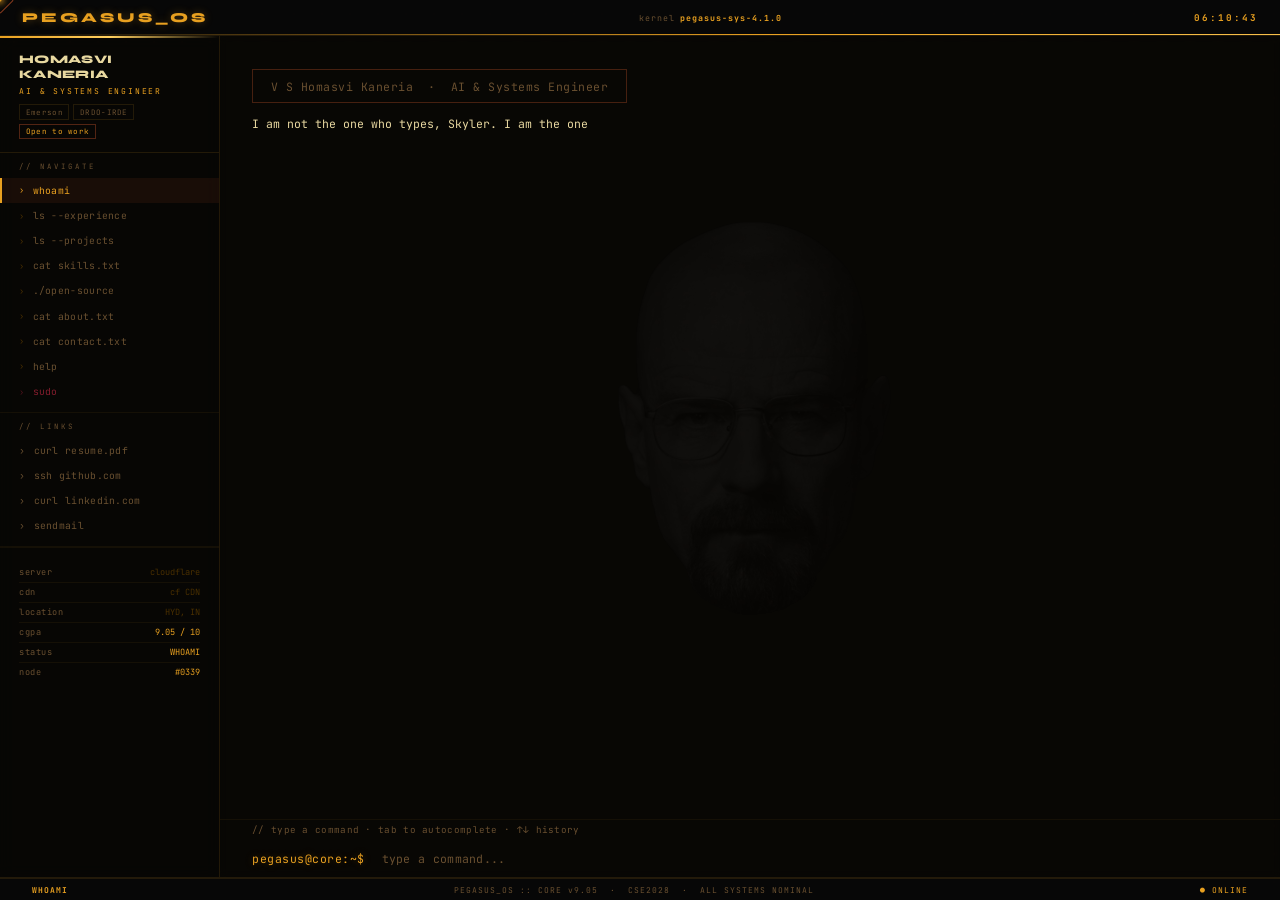
==== terminal.html @ f5c88b72 "commit" ====
<!DOCTYPE html>
<html lang="en">

<head>
  <meta charset="UTF-8">
  <meta name="viewport" content="width=device-width, initial-scale=1.0">
  <title>PEGASUS_OS :: CORE v9.05</title>
  <link
    href="https://fonts.googleapis.com/css2?family=JetBrains+Mono:ital,wght@0,300;0,400;0,500;0,700;1,300&family=Syne:wght@700;800&display=swap"
    rel="stylesheet">
  <style>
    *,
    *::before,
    *::after {
      margin: 0;
      padding: 0;
      box-sizing: border-box;
    }

    :root {
      --bg: #080600;
      --bg1: #100e00;
      --bg2: #181400;
      --acc: #e8a020;
      --acc2: #c87d10;
      --acc-dim: #4a3000;
      --hi: #ffd060;
      --red: #e05040;
      --blue: #60a0c0;
      --green: #60b840;
      --dim_1: #3a2800;
      --text: #e8d8a0;
      --muted: #6a5030;
      --sub: #201800;
      --border: rgba(232, 160, 32, 0.12);
      --border2: rgba(232, 160, 32, 0.06);
      --glow: 0 0 16px rgba(232, 160, 32, 0.4);
      --glow-sm: 0 0 8px rgba(232, 160, 32, 0.3);
    }

    html,
    body {
      width: 100%;
      height: 100%;
      min-height: 100%;
      background: var(--bg);
      color: var(--text);
      font-family: 'JetBrains Mono', monospace;
      overflow: hidden;
    }

    body::before {
      content: '';
      position: fixed;
      inset: 0;
      z-index: 0;
      background-image: radial-gradient(circle, rgba(255, 107, 53, 0.07) 1px, transparent 1px);
      background-size: 28px 28px;
      pointer-events: none;
    }

    #cur {
      position: fixed;
      width: 3px;
      height: 3px;
      border-radius: 50%;
      background: var(--acc);
      pointer-events: none;
      z-index: 9999;
      box-shadow: 0 0 6px 2px var(--acc);
      transform: translate(-50%, -50%);
      transition: width .1s, height .1s, opacity .1s;
    }

    #cur-r {
      position: fixed;
      width: 20px;
      height: 20px;
      border: 1px solid rgba(255, 107, 53, .5);
      border-radius: 2px;
      pointer-events: none;
      z-index: 9998;
      transform: translate(-50%, -50%) rotate(45deg);
      transition: left .06s linear, top .06s linear, width .15s, height .15s, border-color .15s;
    }

    body:has(button:hover) #cur-r,
    body:has(a:hover) #cur-r {
      width: 32px;
      height: 32px;
      border-color: rgba(255, 107, 53, .9);
    }

    /* ══════════════════════════════════════════
   SHELL
══════════════════════════════════════════ */
    #os {
      position: fixed;
      inset: 0;
      z-index: 10;
      display: flex;
      flex-direction: column;
      overflow: hidden;
    }

    #topbar {
      flex-shrink: 0;
      height: 36px;
      display: flex;
      align-items: center;
      padding: 0 1.4rem;
      border-bottom: 1px solid var(--border);
      background: rgba(8, 8, 8, .9);
      backdrop-filter: blur(12px);
      font-size: .58rem;
      letter-spacing: 1.5px;
      white-space: nowrap;
      overflow: hidden;
      position: relative;
      z-index: 2;
    }

    #topbar::after {
      content: '';
      position: absolute;
      bottom: 0;
      left: 0;
      right: 0;
      height: 1px;
      background: linear-gradient(90deg, transparent 0%, var(--acc) 30%, var(--hi) 60%, var(--acc) 80%, transparent 100%);
      background-size: 200% 100%;
      animation: scanline 4s linear infinite;
    }

    @keyframes scanline {
      from {
        background-position: 200% 0
      }

      to {
        background-position: -200% 0
      }
    }

    .tb-brand {
      font-family: 'Syne', sans-serif;
      font-size: .85rem;
      font-weight: 800;
      color: var(--acc);
      letter-spacing: 3px;
      text-shadow: var(--glow-sm);
      flex-shrink: 0;
      margin-right: 1.2rem;
    }

    .tb-sep {
      color: rgba(255, 107, 53, .25);
      font-size: .55rem;
      flex-shrink: 0;
      margin: 0 .6rem;
    }

    #tb-kernel {
      display: flex;
      align-items: center;
      gap: .35rem;
      font-size: .52rem;
      letter-spacing: 1px;
      color: var(--muted);
      flex-shrink: 1;
      min-width: 0;
      overflow: hidden;
    }

    #tb-kernel .kv {
      color: var(--acc);
      font-weight: 700;
      overflow: hidden;
      text-overflow: ellipsis;
      white-space: nowrap;
    }

    #tb-extras {
      display: flex;
      align-items: center;
      gap: 1.1rem;
      font-size: .51rem;
      letter-spacing: .9px;
      color: var(--muted);
      flex-shrink: 2;
      min-width: 0;
      overflow: hidden;
    }

    #tb-extras .live {
      color: var(--acc);
      font-weight: 700;
    }

    #tb-extras>span {
      flex-shrink: 0;
    }

    #tb-spacer {
      flex: 1;
      min-width: .3rem;
    }

    #tb-spacer2 {
      flex: 1;
      min-width: .3rem;
    }

    #clock {
      color: var(--acc);
      letter-spacing: 2px;
      font-size: .58rem;
      font-weight: 700;
      flex-shrink: 0;
    }

    #uptime {
      color: var(--acc);
      font-weight: 700;
    }

    @media(max-width:480px) {
      #tb-kernel {
        display: none;
      }
    }

    /* ══════════════════════════════════════════
   TWO-COLUMN BODY
══════════════════════════════════════════ */
    #body-wrap {
      flex: 1;
      min-height: 0;
      display: grid;
      grid-template-columns: 220px 1fr;
      overflow: hidden;
    }

    #panel {
      display: flex;
      flex-direction: column;
      border-right: 1px solid var(--border);
      background: rgba(8, 8, 8, .6);
      overflow: hidden;
      backdrop-filter: blur(8px);
      z-index: 1;
    }

    .p-identity {
      padding: 1rem 1.2rem .85rem;
      border-bottom: 1px solid var(--border);
      position: relative;
      flex-shrink: 0;
    }

    .p-identity::before {
      content: '';
      position: absolute;
      top: 0;
      left: 0;
      right: 0;
      height: 2px;
      background: linear-gradient(90deg, var(--acc), var(--hi), transparent);
    }

    .p-ident-name {
      font-family: 'Syne', sans-serif;
      font-size: .72rem;
      font-weight: 800;
      color: var(--text);
      letter-spacing: .3px;
      line-height: 1.3;
      margin-bottom: .28rem;
      word-break: break-word;
    }

    .p-ident-role {
      font-size: .5rem;
      color: var(--acc);
      letter-spacing: 1.8px;
      text-transform: uppercase;
      margin-bottom: .5rem;
    }

    .p-ident-tags {
      display: flex;
      flex-wrap: wrap;
      gap: .25rem;
    }

    .p-tag {
      font-size: .47rem;
      color: var(--muted);
      border: 1px solid var(--border);
      padding: .1rem .35rem;
      letter-spacing: .3px;
    }

    .p-tag.hot {
      color: var(--acc);
      border-color: rgba(255, 107, 53, .3);
    }

    .p-section {
      padding: .5rem 0;
      border-bottom: 1px solid var(--border2);
    }

    .p-section-label {
      font-size: .46rem;
      color: var(--muted);
      letter-spacing: 3px;
      text-transform: uppercase;
      padding: 0 1.2rem .4rem;
    }

    .cmd-btn {
      display: flex;
      align-items: center;
      gap: .5rem;
      width: 100%;
      padding: .38rem 1.2rem;
      font-family: 'JetBrains Mono', monospace;
      font-size: .61rem;
      color: var(--muted);
      background: transparent;
      border: none;
      text-align: left;
      cursor: pointer;
      transition: all .15s;
      letter-spacing: .3px;
      position: relative;
      flex-shrink: 0;
    }

    .cmd-btn .cb-arrow {
      color: var(--acc-dim);
      font-size: .54rem;
      flex-shrink: 0;
      transition: color .15s, transform .15s;
    }

    .cmd-btn:hover {
      color: var(--text);
      background: rgba(255, 107, 53, .05);
    }

    .cmd-btn:hover .cb-arrow {
      color: var(--acc);
      transform: translateX(2px);
    }

    .cmd-btn.active {
      color: var(--acc);
      background: rgba(255, 107, 53, .07);
      border-left: 2px solid var(--acc);
      padding-left: calc(1.2rem - 2px);
    }

    .cmd-btn.active .cb-arrow {
      color: var(--acc);
    }

    .cmd-btn.danger {
      color: rgba(255, 51, 85, .5);
    }

    .cmd-btn.danger .cb-arrow {
      color: rgba(255, 51, 85, .3);
    }

    .cmd-btn.danger:hover {
      color: var(--red);
      background: rgba(255, 51, 85, .06);
    }

    .cmd-btn.danger:hover .cb-arrow {
      color: var(--red);
    }

    .cmd-btn.danger.active {
      color: var(--red);
      border-left-color: var(--red);
    }

    .link-grid {
      display: flex;
      flex-direction: column;
    }

    .link-btn {
      display: flex;
      align-items: center;
      gap: .5rem;
      width: 100%;
      padding: .38rem 1.2rem;
      font-family: 'JetBrains Mono', monospace;
      font-size: .61rem;
      color: var(--muted);
      background: transparent;
      border: none;
      text-align: left;
      cursor: pointer;
      transition: all .15s;
      letter-spacing: .3px;
      flex-shrink: 0;
    }

    .link-btn:hover {
      color: var(--text);
      background: rgba(255, 107, 53, .05);
    }

    .link-btn.active {
      color: var(--acc);
      background: rgba(255, 107, 53, .07);
      border-left: 2px solid var(--acc);
      padding-left: calc(1.2rem - 2px);
    }

    .p-spacer {
      flex: 1;
      min-height: 0;
    }

    .p-sysinfo {
      padding: .9rem 1.2rem 1rem;
      border-top: 1px solid var(--border2);
      font-size: .54rem;
      color: var(--muted);
    }

    .p-sysinfo .si-row {
      display: flex;
      justify-content: space-between;
      align-items: baseline;
      padding: .22rem 0;
      border-bottom: 1px solid var(--border2);
    }

    .p-sysinfo .si-row:last-child {
      border-bottom: none;
    }

    .p-sysinfo .si-key {
      color: var(--muted);
      letter-spacing: .5px;
    }

    .p-sysinfo .si-val {
      color: var(--acc-dim);
    }

    .p-sysinfo .si-val.live {
      color: var(--acc);
    }

    #terminal-wrap {
      display: flex;
      flex-direction: column;
      overflow: hidden;
      min-width: 0;
      background: rgba(8, 8, 8, .5);
      backdrop-filter: blur(4px);
    }

    #terminal {
      flex: 1;
      overflow-y: auto;
      overflow-x: hidden;
      padding: 1.4rem 2rem .6rem;
      word-wrap: break-word;
      overflow-wrap: break-word;
    }

    #terminal::-webkit-scrollbar {
      width: 2px;
    }

    #terminal::-webkit-scrollbar-thumb {
      background: var(--acc-dim);
    }

    #hint {
      font-size: .58rem;
      color: var(--muted);
      padding: .3rem 2rem;
      flex-shrink: 0;
      letter-spacing: .3px;
      border-top: 1px solid var(--border2);
    }

    #input-zone {
      flex-shrink: 0;
      border-top: 1px solid var(--border);
      background: rgba(8, 8, 8, .95);
      backdrop-filter: blur(16px);
      display: flex;
      flex-direction: column;
      position: relative;
      z-index: 2;
    }

    #input-line {
      display: flex;
      align-items: center;
      gap: .6rem;
      padding: .6rem 2rem .7rem;
    }

    .input-prompt {
      font-size: .72rem;
      color: var(--acc);
      white-space: nowrap;
      user-select: none;
      text-shadow: var(--glow-sm);
      letter-spacing: .5px;
    }

    #cmd-input {
      flex: 1;
      background: transparent;
      border: none;
      outline: none;
      font-family: 'JetBrains Mono', monospace;
      font-size: .72rem;
      color: var(--text);
      caret-color: var(--acc);
      letter-spacing: .3px;
    }

    #cmd-input::placeholder {
      color: var(--muted);
    }

    /* ══════════════════════════════════════════
   TERMINAL LINE TYPES
══════════════════════════════════════════ */
    .t-line {
      font-size: .72rem;
      line-height: 1.75;
      color: var(--text);
      margin-bottom: .05rem;
      white-space: normal;
      word-break: break-word;
      overflow-wrap: break-word;
      width: 100%;
      display: block;
    }

    .t-line.prompt {
      color: var(--acc);
    }

    .t-line.prompt::before {
      content: 'peagasus@core:~$ ';
    }

    .t-line.comment {
      color: var(--muted);
      font-style: italic;
    }

    .t-line.heading {
      font-family: 'Syne', sans-serif;
      color: var(--text);
      font-weight: 700;
      font-size: .88rem;
      margin: .7rem 0 .15rem;
      letter-spacing: 2px;
      text-transform: uppercase;
    }

    .t-line.subheading {
      color: var(--acc);
      font-size: .68rem;
      margin: .4rem 0 .1rem;
      letter-spacing: 1px;
    }

    .t-line.success {
      color: var(--green);
    }

    .t-line.warn {
      color: var(--hi);
    }

    .t-line.err {
      color: var(--red);
    }

    .t-line.blank {
      height: .4rem;
    }

    .t-line.blue {
      color: var(--blue);
    }

    .t-line b {
      color: var(--acc);
      font-weight: 700;
    }

    .t-line .hi {
      color: var(--hi);
    }

    .t-line .lo {
      color: var(--muted);
    }

    .t-line .red {
      color: var(--red);
    }

    .t-line .bl {
      color: var(--blue);
    }

    .t-line .vl {
      color: #d580ff;
    }

    .t-line.heading {
      text-shadow: 0 0 14px rgba(132, 209, 243, 0.7), 0 0 30px rgba(255, 179, 0, 0.25);
    }

    .t-cursor {
      display: inline-block;
      width: 7px;
      height: 13px;
      background: var(--acc);
      vertical-align: middle;
      animation: blink 1s step-end infinite;
      box-shadow: var(--glow-sm);
    }

    @keyframes blink {
      50% {
        opacity: 0
      }
    }

    .prog-row {
      display: flex;
      align-items: center;
      gap: .8rem;
      margin: .15rem 0;
    }

    .prog-label {
      font-size: .62rem;
      color: var(--muted);
      width: 130px;
      flex-shrink: 0;
    }

    .prog-bar {
      flex: 1;
      height: 4px;
      background: var(--sub);
      border: 1px solid var(--border);
      position: relative;
      max-width: 220px;
      border-radius: 1px;
      overflow: hidden;
    }

    .prog-fill {
      height: 100%;
      background: linear-gradient(90deg, var(--acc), var(--hi));
      box-shadow: var(--glow-sm);
      transition: width 1.2s ease;
      width: 0;
    }

    .prog-val {
      font-size: .58rem;
      color: var(--acc);
      width: 38px;
    }

    .proj-inline {
      border-left: 2px solid var(--acc);
      padding: .55rem 1rem;
      margin: .3rem 0;
      background: rgba(255, 107, 53, .03);
      transition: background .2s;
    }

    .proj-inline:hover {
      background: rgba(255, 107, 53, .07);
    }

    .proj-inline .p-name {
      color: var(--acc);
      font-size: .72rem;
      font-weight: 700;
    }

    .proj-inline .p-tag {
      font-size: .58rem;
      color: var(--muted);
      margin-bottom: .25rem;
    }

    .proj-inline .p-desc {
      font-size: .65rem;
      color: var(--text);
      line-height: 1.75;
    }

    .proj-inline .p-stack {
      font-size: .58rem;
      color: var(--acc-dim);
      margin-top: .25rem;
    }

    .skill-pill {
      display: inline-flex;
      align-items: center;
      gap: 5px;
      background: rgba(255, 107, 53, .06);
      border: 1px solid rgba(255, 107, 53, .14);
      padding: .15rem .5rem;
      margin: .1rem;
      font-size: .6rem;
      color: var(--text);
      vertical-align: middle;
    }

    .skill-pill img {
      width: 12px;
      height: 12px;
      object-fit: contain;
      filter: brightness(1.1);
    }

    /* ══════════════════════════════════════════
   SUDO AUTH OVERLAY
══════════════════════════════════════════ */
    #auth-overlay {
      display: none;
      position: fixed;
      inset: 0;
      z-index: 500;
      background: rgba(0, 0, 0, 0.92);
      backdrop-filter: blur(8px);
      align-items: center;
      justify-content: center;
      flex-direction: column;
    }

    #auth-overlay.show {
      display: flex;
    }

    #auth-box {
      width: 340px;
      border: 1px solid var(--border);
      background: var(--bg1);
      padding: 2rem 2rem 1.6rem;
      position: relative;
    }

    #auth-box::before {
      content: '';
      position: absolute;
      top: 0;
      left: 0;
      right: 0;
      height: 2px;
      background: linear-gradient(90deg, transparent, var(--acc), var(--hi), var(--acc), transparent);
      animation: scanline 2s linear infinite;
    }

    .auth-title {
      font-family: 'Syne', sans-serif;
      font-size: 1rem;
      font-weight: 800;
      color: var(--acc);
      letter-spacing: 3px;
      text-transform: uppercase;
      margin-bottom: .3rem;
      text-shadow: var(--glow);
    }

    .auth-sub {
      font-size: .6rem;
      color: var(--muted);
      letter-spacing: 1.5px;
      margin-bottom: 1.4rem;
    }

    .auth-scan-wrap {
      width: 100%;
      height: 3px;
      background: var(--sub);
      margin-bottom: 1.2rem;
      overflow: hidden;
    }

    .auth-scan-bar {
      height: 100%;
      width: 0%;
      background: var(--acc);
      box-shadow: var(--glow);
      transition: width .05s linear;
    }

    .auth-field-wrap {
      display: flex;
      align-items: center;
      gap: .5rem;
      border: 1px solid var(--border);
      padding: .45rem .7rem;
      margin-bottom: .6rem;
      background: rgba(255, 107, 53, .04);
      transition: border-color .2s;
    }

    .auth-field-wrap:focus-within {
      border-color: rgba(255, 107, 53, .5);
      box-shadow: var(--glow-sm);
    }

    .auth-prompt {
      font-size: .65rem;
      color: var(--acc);
      white-space: nowrap;
    }

    #auth-input {
      flex: 1;
      background: transparent;
      border: none;
      outline: none;
      font-family: 'JetBrains Mono', monospace;
      font-size: .65rem;
      color: var(--text);
      caret-color: var(--acc);
    }

    .auth-hint {
      font-size: .55rem;
      color: var(--muted);
      letter-spacing: .5px;
    }

    .auth-hint b {
      color: var(--acc-dim);
    }

    .auth-attempts {
      font-size: .55rem;
      color: var(--red);
      margin-top: .4rem;
      min-height: .8rem;
    }

    .auth-status {
      margin-top: 1rem;
      padding: .5rem .7rem;
      font-size: .62rem;
      color: var(--muted);
      border: 1px solid var(--border2);
      background: rgba(0, 0, 0, .3);
      letter-spacing: .5px;
      min-height: 2rem;
    }

    /* ══════════════════════════════════════════
   GLITCH / DESTROY
══════════════════════════════════════════ */
    @keyframes glitch-x {

      0%,
      100% {
        clip-path: inset(0 0 95% 0);
        transform: translate(-4px, 0);
      }

      20% {
        clip-path: inset(20% 0 60% 0);
        transform: translate(4px, 0);
      }

      40% {
        clip-path: inset(50% 0 30% 0);
        transform: translate(-3px, 0);
      }

      60% {
        clip-path: inset(70% 0 10% 0);
        transform: translate(5px, 0);
      }

      80% {
        clip-path: inset(5% 0 80% 0);
        transform: translate(-2px, 0);
      }
    }

    @keyframes glitch-y {

      0%,
      100% {
        clip-path: inset(0 0 95% 0);
        transform: translate(4px, 0);
        opacity: .7;
      }

      25% {
        clip-path: inset(40% 0 45% 0);
        transform: translate(-5px, 0);
      }

      50% {
        clip-path: inset(80% 0 5% 0);
        transform: translate(3px, 0);
      }

      75% {
        clip-path: inset(10% 0 75% 0);
        transform: translate(-4px, 0);
      }
    }

    @keyframes shake {

      0%,
      100% {
        transform: translate(0, 0)
      }

      10% {
        transform: translate(-6px, 2px)
      }

      20% {
        transform: translate(6px, -2px)
      }

      30% {
        transform: translate(-4px, 4px)
      }

      40% {
        transform: translate(4px, -3px)
      }

      50% {
        transform: translate(-5px, 1px)
      }

      60% {
        transform: translate(5px, -4px)
      }

      70% {
        transform: translate(-3px, 3px)
      }

      80% {
        transform: translate(3px, -2px)
      }

      90% {
        transform: translate(-2px, 5px)
      }
    }

    @keyframes colorburn {

      0%,
      100% {
        filter: none;
      }

      25% {
        filter: invert(1) hue-rotate(180deg);
      }

      50% {
        filter: saturate(8) hue-rotate(90deg);
      }

      75% {
        filter: invert(.8) contrast(3);
      }
    }

    .glitch-active {
      animation: shake .4s ease, colorburn .4s ease !important;
    }

    .glitch-active::before,
    .glitch-active::after {
      content: '';
      position: fixed;
      inset: 0;
      z-index: 9000;
      pointer-events: none;
      background: inherit;
      opacity: .9;
    }

    .glitch-active::before {
      animation: glitch-x .3s infinite;
      background: rgba(255, 0, 60, .15);
      mix-blend-mode: screen;
    }

    .glitch-active::after {
      animation: glitch-y .3s infinite;
      background: rgba(0, 200, 255, .12);
      mix-blend-mode: screen;
    }

    #os.destroyed #panel {
      display: none !important;
    }

    #os.destroyed #topbar {
      display: none !important;
    }

    #os.destroyed #statusbar {
      display: none !important;
    }

    #os.destroyed #input-zone {
      border-top: none;
    }

    #os.destroyed #body-wrap {
      grid-template-columns: 1fr;
    }

    #os.destroyed {
      background: #000;
    }

    #os.destroyed #terminal-wrap {
      background: #000;
    }

    #os.destroyed #terminal {
      background: #000;
    }

    #os.destroyed .t-line {
      color: #ff3355 !important;
    }

    #os.destroyed .t-line.comment {
      color: #550011 !important;
    }

    #os.destroyed .t-line.prompt {
      color: #880022 !important;
    }

    #os.destroyed #hint {
      color: #330011;
      border-top-color: #220000;
    }

    #os.destroyed #input-line {
      background: #000;
      border-top: 1px solid #330011;
    }

    #os.destroyed .input-prompt {
      color: #ff3355;
      text-shadow: 0 0 10px rgba(255, 0, 40, .6);
    }

    #os.destroyed #cmd-input {
      color: #ff3355;
      caret-color: #ff3355;
    }

    #os.destroyed #body-wrap {
      background: #000;
    }

    /* ══════════════════════════════════════════
   MOBILE
══════════════════════════════════════════ */
    @media(max-width:768px) {
      body {
        cursor: auto;
      }

      #cur,
      #cur-r {
        display: none;
      }

      #topbar {
        height: 30px;
        padding: 0 .8rem;
      }

      .tb-brand {
        font-size: .72rem;
        letter-spacing: 2px;
      }

      #body-wrap {
        flex: 1;
        min-height: 0;
        display: flex;
        flex-direction: column;
        grid-template-columns: unset;
        overflow: hidden;
      }

      #panel {
        flex-shrink: 0;
        flex-direction: row;
        flex-wrap: wrap;
        border-right: none;
        border-bottom: 1px solid var(--border);
        overflow: hidden;
        background: rgba(8, 8, 8, .95);
      }

      .p-identity {
        display: none;
      }

      .p-spacer {
        display: none;
      }

      .p-sysinfo {
        display: none;
      }

      .p-section {
        padding: .3rem .5rem;
        border-bottom: none;
        display: flex;
        flex-wrap: wrap;
        gap: .25rem;
        overflow: hidden;
      }

      .p-section-label {
        display: none;
      }

      .cmd-btn {
        width: auto;
        flex-shrink: 0;
        padding: .28rem .55rem;
        font-size: .57rem;
        border: 1px solid var(--border);
        letter-spacing: .2px;
        gap: .2rem;
      }

      .cmd-btn .cb-arrow {
        display: none;
      }

      .cmd-btn.active {
        border-left-width: 1px;
        padding-left: .55rem;
        border-color: var(--acc);
      }

      .link-btn {
        width: auto;
        flex-shrink: 0;
        padding: .28rem .55rem;
        font-size: .57rem;
        border: 1px solid var(--border);
        border-left-width: 1px;
      }

      .link-grid {
        flex-direction: row;
        flex-wrap: wrap;
      }

      #terminal-wrap {
        flex: 1;
        min-height: 0;
      }

      #terminal {
        padding: .8rem 1rem .4rem;
      }

      #hint {
        font-size: .52rem;
        padding: .25rem 1rem;
      }

      #input-line {
        padding: .5rem 1rem .6rem;
        gap: .4rem;
      }

      .input-prompt {
        font-size: .63rem;
      }

      #cmd-input {
        font-size: .63rem;
      }

      #statusbar {
        padding: 0 1rem;
        font-size: .46rem;
      }

      #statusbar span:nth-child(2) {
        display: none;
      }

      .t-line {
        font-size: .66rem;
      }

      .t-line.heading {
        font-size: .76rem;
      }

      .t-line.subheading {
        font-size: .62rem;
      }

      .prog-label {
        width: 95px;
        font-size: .57rem;
      }

      .prog-bar {
        max-width: 120px;
      }

      .prog-val {
        font-size: .54rem;
        width: 30px;
      }

      #auth-box {
        width: calc(100% - 2.5rem);
        max-width: 340px;
      }
    }
  </style>
</head>

<body>

  <div id="cur"></div>
  <div id="cur-r"></div>

  <!-- AUTH OVERLAY -->
  <div id="auth-overlay">
    <div id="auth-box">
      <div class="auth-title">SYSTEM AUTH</div>
      <div class="auth-sub">// elevated access request · pegasus-core</div>
      <div class="auth-scan-wrap">
        <div class="auth-scan-bar" id="auth-scan"></div>
      </div>
      <div class="auth-field-wrap">
        <span class="auth-prompt">[sudo] password:&nbsp;</span>
        <input id="auth-input" type="password" autocomplete="off" spellcheck="false" placeholder="—" />
      </div>
      <div class="auth-hint">hint: <b>you</b> already know it &nbsp;·&nbsp; Ctrl+C to abort</div>
      <div class="auth-attempts" id="auth-attempts"></div>
      <div class="auth-status" id="auth-status">awaiting input...</div>
    </div>
  </div>

  <!-- OS -->
  <div id="os">

    <!-- TOP BAR -->
    <div id="topbar">
      <span class="tb-brand">PEGASUS_OS</span>
      <div id="tb-spacer"></div>
      <div id="tb-kernel">
        <span>kernel</span><span class="kv">pegasus-sys-4.1.0</span>
      </div>
      <div id="tb-spacer2"></div>
      <div id="clock"></div>
    </div>

    <!-- TWO-COLUMN BODY -->
    <div id="body-wrap">

      <!-- LEFT PANEL -->
      <div id="panel">

        <div class="p-identity">
          <div class="p-ident-name">HOMASVI<br>KANERIA</div>
          <div class="p-ident-role">AI &amp; Systems Engineer</div>
          <div class="p-ident-tags">
            <span class="p-tag">Emerson</span>
            <span class="p-tag">DRDO-IRDE</span>
            <span class="p-tag hot">Open to work</span>
          </div>
        </div>

        <div class="p-section">
          <div class="p-section-label">// navigate</div>
          <button class="cmd-btn" data-cmd="whoami"><span class="cb-arrow">›</span> whoami</button>
          <button class="cmd-btn" data-cmd="ls --experience"><span class="cb-arrow">›</span> ls --experience</button>
          <button class="cmd-btn" data-cmd="ls --projects"><span class="cb-arrow">›</span> ls --projects</button>
          <button class="cmd-btn" data-cmd="cat skills.txt"><span class="cb-arrow">›</span> cat skills.txt</button>
          <button class="cmd-btn" data-cmd="./open-source"><span class="cb-arrow">›</span> ./open-source</button>
          <button class="cmd-btn" data-cmd="cat about.txt"><span class="cb-arrow">›</span> cat about.txt</button>
          <button class="cmd-btn" data-cmd="cat contact.txt"><span class="cb-arrow">›</span> cat contact.txt</button>
          <button class="cmd-btn" data-cmd="help"><span class="cb-arrow">›</span> help</button>
          <button class="cmd-btn danger" data-cmd="sudo"><span class="cb-arrow">›</span> sudo</button>
        </div>

        <div class="p-section">
          <div class="p-section-label">// links</div>
          <div class="link-grid">
            <button class="link-btn" data-cmd="curl resume.pdf"><span class="cb-arrow">›</span> curl resume.pdf</button>
            <button class="link-btn" data-cmd="ssh github.com"><span class="cb-arrow">›</span> ssh github.com</button>
            <button class="link-btn" data-cmd="curl linkedin.com"><span class="cb-arrow">›</span> curl
              linkedin.com</button>
            <button class="link-btn" data-cmd="sendmail"><span class="cb-arrow">›</span> sendmail</button>
          </div>
        </div>

        <div class="p-sysinfo">
          <div class="si-row"><span class="si-key">server</span><span class="si-val">cloudflare</span></div>
          <div class="si-row"><span class="si-key">cdn</span><span class="si-val">cf CDN</span></div>
          <div class="si-row"><span class="si-key">location</span><span class="si-val">HYD, IN</span></div>
          <div class="si-row"><span class="si-key">cgpa</span><span class="si-val live">9.05 / 10</span></div>
          <div class="si-row"><span class="si-key">status</span><span class="si-val live" id="sb-cmd">READY</span></div>
          <div class="si-row"><span class="si-key">node</span><span class="si-val live" id="sb-uptime2">—</span></div>
        </div>

      </div><!-- /panel -->

      <!-- RIGHT: TERMINAL -->
      <div id="terminal-wrap">
        <div id="terminal"></div>
        <div id="hint">// type a command · tab to autocomplete · ↑↓ history</div>
        <div id="input-line">
          <span class="input-prompt">pegasus@core:~$&nbsp;</span>
          <input id="cmd-input" type="text" placeholder="type a command..." autocomplete="off" spellcheck="false" />
        </div>
      </div>

    </div><!-- /body-wrap -->

    <div id="input-zone">
      <div id="statusbar"
        style="display:flex;align-items:center;justify-content:space-between;padding:0 2rem;height:22px;font-size:.5rem;letter-spacing:1px;border-top:1px solid var(--border);color:var(--muted);">
        <span style="color:var(--acc);font-weight:700" id="sb-cmd2">READY</span>
        <span>PEGASUS_OS :: CORE v9.05 &nbsp;·&nbsp; CSE2028 &nbsp;·&nbsp; ALL SYSTEMS NOMINAL</span>
        <span style="color:var(--acc);" id="sb-status">● ONLINE</span>
      </div>
    </div>

  </div><!-- /os -->


  <script>
    /* CURSOR */
    const cur = document.getElementById('cur');
    const curR = document.getElementById('cur-r');
    let mx = 0, my = 0, rx = 0, ry = 0;
    document.addEventListener('mousemove', e => {
      mx = e.clientX; my = e.clientY;
      cur.style.left = mx + 'px'; cur.style.top = my + 'px';
    });
    (function animR() {
      rx += (mx - rx) * .18; ry += (my - ry) * .18;
      curR.style.left = rx + 'px'; curR.style.top = ry + 'px';
      requestAnimationFrame(animR);
    })();
    document.querySelectorAll('button,a').forEach(el => {
      el.addEventListener('mouseenter', () => {
        cur.style.width = '5px'; cur.style.height = '5px';
        curR.style.width = '28px'; curR.style.height = '28px';
        curR.style.borderColor = 'rgba(255,107,53,.9)';
      });
      el.addEventListener('mouseleave', () => {
        cur.style.width = ''; cur.style.height = '';
        curR.style.width = ''; curR.style.height = '';
        curR.style.borderColor = '';
      });
    });

    /* CLOCK & UPTIME */
    function updateUptime() {
      const now = new Date();
      const days = Math.floor((now - new Date('2026-01-01')) / 86400000);
      const val = `#${String(days < 0 ? 0 : days).padStart(4, '0')}`;
      const u2 = document.getElementById('sb-uptime2');
      if (u2) u2.textContent = val;
    }
    updateUptime();
    setInterval(updateUptime, 60000);

    function tick() {
      const d = new Date();
      document.getElementById('clock').textContent = [d.getHours(), d.getMinutes(), d.getSeconds()].map(v => String(v).padStart(2, '0')).join(':');
    }
    tick(); setInterval(tick, 1000);

    /* TERMINAL ENGINE */
    const term = document.getElementById('terminal');
    let busy = false;

    function sleep(ms) { return new Promise(r => setTimeout(r, ms)); }

    function addLine(text = '', cls = '', delay = 0) {
      return new Promise(resolve => {
        setTimeout(() => {
          const d = document.createElement('div');
          d.className = 't-line ' + (cls || '');
          d.innerHTML = text;
          term.appendChild(d);
          term.scrollTop = term.scrollHeight;
          resolve(d);
        }, delay);
      });
    }

    async function typeText(text, cls = '', speed = 18) {
      const d = document.createElement('div');
      d.className = 't-line ' + (cls || '');
      term.appendChild(d);
      for (let i = 0; i <= text.length; i++) {
        d.textContent = text.slice(0, i);
        term.scrollTop = term.scrollHeight;
        await sleep(speed);
      }
      return d;
    }

    async function addPrompt(cmd) {
      const d = document.createElement('div');
      d.className = 't-line prompt';
      term.appendChild(d);
      for (let i = 0; i <= cmd.length; i++) {
        d.textContent = cmd.slice(0, i);
        await sleep(28);
      }
      term.scrollTop = term.scrollHeight;
    }

    async function addBlank() { await addLine('', 'blank'); }

    function skillTag(name, logoUrl) {
      return `<span class="skill-pill"><img src="${logoUrl}" alt="${name}"> ${name}</span>`;
    }

    const DEVICON = 'https://cdn.jsdelivr.net/gh/devicons/devicon@latest/icons';
    const LOGOS = {
      'C': `${DEVICON}/c/c-original.svg`,
      'C++': `${DEVICON}/cplusplus/cplusplus-original.svg`,
      'Python': `${DEVICON}/python/python-original.svg`,
      'Java': `${DEVICON}/java/java-original.svg`,
      'JavaScript': `${DEVICON}/javascript/javascript-original.svg`,
      'Rust': `${DEVICON}/rust/rust-original.svg`,
      'Bash': `${DEVICON}/bash/bash-original.svg`,
      'Spring Boot': `${DEVICON}/spring/spring-original.svg`,
      'React': `${DEVICON}/react/react-original.svg`,
      'Svelte': `${DEVICON}/svelte/svelte-original.svg`,
      'Express': `${DEVICON}/express/express-original.svg`,
      'FastAPI': `${DEVICON}/fastapi/fastapi-original.svg`,
      'Kafka': `${DEVICON}/apachekafka/apachekafka-original.svg`,
      'PyTorch': `${DEVICON}/pytorch/pytorch-original.svg`,
      'AWS': `${DEVICON}/amazonwebservices/amazonwebservices-plain-wordmark.svg`,
      'Docker': `${DEVICON}/docker/docker-original.svg`,
      'Kubernetes': `${DEVICON}/kubernetes/kubernetes-original.svg`,
      'Grafana': `${DEVICON}/grafana/grafana-original.svg`,
      'Terraform': `${DEVICON}/terraform/terraform-original.svg`,
      'GraphQL': `${DEVICON}/graphql/graphql-plain.svg`,
      'MySQL': `${DEVICON}/mysql/mysql-original.svg`,
      'MongoDB': `${DEVICON}/mongodb/mongodb-original.svg`,
      'Redis': `${DEVICON}/redis/redis-original.svg`,
      'PostgreSQL': `${DEVICON}/postgresql/postgresql-original.svg`,
      'LangChain': `${DEVICON}/python/python-original.svg`,
      'MariaDB': `${DEVICON}/mariadb/mariadb-original.svg`,
    };

    /* COMMANDS */
    const COMMANDS = {

      'sudo': async () => {
        if (window._sudoGranted) {
          await addBlank();
          await addLine('<span style="color:var(--acc)">sudo: root access already active.</span>');
          await addLine('<span style="color:var(--muted)">  → try <span style="color:var(--red)">rm -rf</span> if you dare.</span>', 'comment');
          await addBlank();
          busy = false;
          return;
        }
        await addBlank();
        await addLine('requesting elevated privileges...', 'comment');
        await sleep(300);
        await addLine('<span style="color:var(--muted)">opening auth module...</span>');
        await sleep(500);

        const scanEl = document.getElementById('auth-scan');
        const statusEl = document.getElementById('auth-status');
        const attemptsEl = document.getElementById('auth-attempts');
        attemptsEl.textContent = '';
        statusEl.textContent = 'awaiting input...';
        scanEl.style.width = '0%';
        document.getElementById('auth-overlay').classList.add('show');
        let p = 0;
        const scanInterval = setInterval(() => {
          p = Math.min(p + Math.random() * 3 + 1, 72);
          scanEl.style.width = p + '%';
          if (p >= 72) clearInterval(scanInterval);
        }, 40);
        await sleep(600);
        statusEl.textContent = 'identity module loaded. enter passphrase.';
        document.getElementById('auth-input').value = '';
        document.getElementById('auth-input').focus();
        passwordMode = true;
        passwordAttempts = 0;
        busy = false;
      },

      'rm -rf': async () => {
        await addBlank();
        await typeText('executing rm -rf /* ...', 'comment', 22);
        await sleep(200);

        const deletions = [
          'rm: descending into /',
          'rm: /boot/grub → unlinked',
          'rm: /etc/passwd → unlinked',
          'rm: /home/homasvi/.bashrc → unlinked',
          'rm: /home/homasvi/projects/ → descending',
          'rm: /home/homasvi/projects/oracle-feed → 2,341 files',
          'rm: /home/homasvi/projects/k8s-platform → 891 files',
          'rm: /home/homasvi/projects/cuSuite → 1,204 files',
          'rm: /var/memories/good-ones → unlinked',
          'rm: /var/memories/2024/ → recursing',
          'rm: /usr/lib/sanity.so → unlinked',
          'rm: /proc/self/will-to-live → unlinked',
          'rm: /sys/kernel/sleep-schedule → unlinked',
          'rm: /var/log/social-life.log → truncated',
          'rm: /home/homasvi/.ssh/id_rsa → unlinked',
          'rm: /mnt/drdo/classified/ → permission err... overriding',
          'rm: /mnt/emerson/prod-backend → 5,203 files',
        ];

        for (const l of deletions) {
          await addLine(l, 'comment');
          await sleep(55);
        }
        await sleep(100);
        await addLine('<span style="color:var(--red);font-weight:700">rm: 12,847 files removed. everything. you happy?</span>');
        await sleep(800);

        const os = document.getElementById('os');
        os.classList.add('glitch-active');
        for (let i = 0; i < 6; i++) {
          term.style.opacity = i % 2 === 0 ? '0.05' : '1';
          await sleep(70);
        }
        term.style.opacity = '1';
        os.classList.remove('glitch-active');
        await sleep(100);

        const lines = term.querySelectorAll('.t-line');
        const chars = '█▓▒░╔╗╚╝╠╬│─┼?$%&@#!';
        const scrambles = [];
        lines.forEach(l => {
          const orig = l.textContent;
          if (orig.trim().length < 2) return;
          let iter = 0;
          const id = setInterval(() => {
            l.textContent = orig.split('').map((c, i) => (i > iter / 2 && Math.random() > .4) ? chars[Math.floor(Math.random() * chars.length)] : c).join('');
            iter++;
            if (iter > 14) { l.textContent = orig; clearInterval(id); }
          }, 35);
          scrambles.push(id);
        });
        await sleep(600);
        scrambles.forEach(id => clearInterval(id));

        os.classList.add('glitch-active');
        await sleep(400);
        os.classList.remove('glitch-active');
        await sleep(200);

        const panel = document.getElementById('panel');
        const topbar = document.getElementById('topbar');
        const statusbar = document.getElementById('statusbar');
        [panel, topbar, statusbar].forEach(el => {
          el.style.transition = 'opacity .5s, transform .5s';
          el.style.opacity = '0';
          el.style.transform = 'translateY(-4px)';
        });
        await sleep(550);
        os.classList.add('destroyed');
        document.querySelectorAll('[data-cmd]').forEach(b => b.disabled = true);
        window._destroyed = true;
        window._sudoGranted = false;

        term.innerHTML = '';
        document.body.style.background = '#000';
        for (let i = 0; i < 3; i++) {
          os.style.opacity = '0';
          await sleep(80);
          os.style.opacity = '1';
          await sleep(80);
        }

        await addBlank();
        await sleep(300);
        await typeText('CRITICAL: filesystem corrupted.', 'err', 30);
        await sleep(500);
        await typeText('2,847 processes terminated.', 'err', 25);
        await sleep(400);
        await typeText('/proc/self/status → NOT FOUND', 'err', 20);

        await addBlank();
        await sleep(700);
        await typeText("What made you think that was a good idea? Because I said so?", 'err', 28);
        await sleep(700);
        await typeText("Now everything is ruined.", 'err', 32);
        await sleep(500);
        await addBlank();
        await addLine('<span style="color:var(--dim_1)">messiah@pegasus-core:$ ~ help</span>');
        await sleep(400);
        await addLine('maybe restarting your browser will fix this.', 'comment');
        await sleep(600);
        await addLine('<span style="color:var(--dim_1)">...or maybe you can <b>save</b> this wihtout a restart. just a thought.</span>');
        await addBlank();
        hintEl.textContent = '// system compromised — only: save';
      },

      'save': async () => {
        term.innerHTML = '';
        await addBlank();
        await typeText('initiating emergency recovery protocol...', 'comment', 18);
        await sleep(400);

        const recoveries = [
          { label: '/proc/self/will-to-live', pct: 100 },
          { label: '/var/memories/good-ones', pct: 100 },
          { label: '/home/homasvi/projects/', pct: 100 },
          { label: '/etc/passwd', pct: 100 },
          { label: '/usr/lib/sanity.so', pct: 100 },
          { label: '/mnt/emerson/prod-backend', pct: 100 },
        ];

        for (const r of recoveries) {
          const row = document.createElement('div');
          row.style.cssText = 'display:flex;align-items:center;gap:.8rem;margin:.1rem 0;font-size:.65rem;font-family:"JetBrains Mono",monospace;';
          const label = document.createElement('span');
          label.style.cssText = 'color:var(--muted);width:220px;flex-shrink:0;';
          label.textContent = r.label;
          const bar = document.createElement('div');
          bar.style.cssText = 'flex:1;height:3px;background:var(--sub);max-width:160px;overflow:hidden;';
          const fill = document.createElement('div');
          fill.style.cssText = 'height:100%;width:0%;background:var(--acc);box-shadow:var(--glow-sm);transition:width .7s ease;';
          bar.appendChild(fill);
          const val = document.createElement('span');
          val.style.cssText = 'color:var(--acc);font-size:.58rem;width:28px;';
          val.textContent = 'OK';
          row.appendChild(label); row.appendChild(bar); row.appendChild(val);
          term.appendChild(row); term.scrollTop = term.scrollHeight;
          await sleep(80);
          fill.style.width = r.pct + '%';
          await sleep(750);
        }

        await sleep(300);
        await addBlank();
        await addLine('<span style="color:var(--acc)">recovery complete. 12,847 files restored.</span>');
        await sleep(300);

        const os = document.getElementById('os');
        for (let i = 0; i < 4; i++) {
          os.style.opacity = i % 2 === 0 ? '0' : '1';
          await sleep(100);
        }
        os.style.opacity = '1';

        os.classList.remove('destroyed');
        document.body.style.background = '';
        const topbar = document.getElementById('topbar');
        const panel = document.getElementById('panel');
        const statusbar = document.getElementById('statusbar');

        topbar.style.opacity = '0'; topbar.style.transform = 'translateY(-4px)';
        panel.style.opacity = '0'; panel.style.transform = 'translateX(-8px)';
        statusbar.style.opacity = '0';

        await sleep(100);

        topbar.style.transition = 'opacity .5s, transform .5s';
        topbar.style.opacity = '1'; topbar.style.transform = '';
        await sleep(150);
        panel.style.transition = 'opacity .6s, transform .6s';
        panel.style.opacity = '1'; panel.style.transform = '';
        await sleep(150);
        statusbar.style.transition = 'opacity .5s';
        statusbar.style.opacity = '1';

        document.querySelectorAll('[data-cmd]').forEach(b => b.disabled = false);
        tauntIdx = 0;
        window._destroyed = false;

        await sleep(400);
        await addBlank();
        await addLine('<span style="color:var(--hi)">⬡ EASTER EGG UNLOCKED</span>', 'comment');
        await addLine('<span style="color:var(--muted)">  you actually typed it. respect.</span>', 'comment');
        await addBlank();
        hintEl.textContent = '// type a command · tab to autocomplete · ↑↓ history';
      },

      'whoami': async () => {
        term.innerHTML = '';
        await addBlank();
        const box = document.createElement('div');
        box.style.cssText = 'border:1px solid rgba(255,107,53,0.25);padding:.55rem 1.1rem;margin:.2rem 0;display:inline-block;font-size:.72rem;color:var(--muted);letter-spacing:.5px;';
        box.innerHTML = 'V S Homasvi Kaneria &nbsp;<span style="color:var(--dim)">·</span>&nbsp; AI &amp; Systems Engineer';
        term.appendChild(box);
        term.scrollTop = term.scrollHeight;
        await addBlank();

        const bg = document.createElement('img');
        bg.src = 'public/walter.png';
        bg.style.cssText = `
      position:absolute; top:50%; left:50%;
      transform:translate(-50%,-50%);
      width:420px; height:auto;
      opacity:0;
      pointer-events:none;
      z-index:0; user-select:none;
      filter: blur(0.5px) grayscale(100%);
      transition: opacity 1.8s ease;
    `;
        term.style.position = 'relative';
        term.appendChild(bg);

        setTimeout(() => { bg.style.opacity = '0.045'; }, 260);

        await typeText("I am not the one who types, Skyler. I am the one who codes", '', 22);

        setTimeout(() => { bg.style.transition = 'opacity 3s ease'; bg.style.opacity = '0'; }, 8500);
        setTimeout(() => { bg.remove(); }, 11000);

        await sleep(600);
        await typeText("Now... Say my name.", '', 75);
        await sleep(500);
        await typeText("Homasvi Kaneria", 'heading', 50);
        await sleep(300);
        await typeText("You're goddamn right.", '', 80);
        await sleep(400);
        await addBlank();
        await addLine('Strong CS fundamentals — DSA, systems, cloud infra — backed by production engineering at <b>Emerson</b> and applied research under <b>DRDO-IRDE</b>. I work across the full stack: from <b>Rust low-latency services</b> to <b>Kubernetes cluster orchestration</b> to <b>LLM-powered agents</b>. Looking for SDE, AI/ML, and systems engineering roles.');
        await addBlank();
        await addLine('<span class="hi">↳ Education :</span>  B.Tech CSE · VNRVJIET · CGPA 9.05 / 10 · 2022–2026');
        await addLine('<span class="hi">↳ Location  :</span>  Hyderabad, India');
        await addLine('<span class="hi">↳ Open to   :</span>  SDE · Systems Engineering · AI/ML · Fintech · Research');
        await addBlank();
        await addLine('// click a command on the left or type below to explore ↓', 'comment');
        await addBlank();
      },

      'ls --experience': async () => {
        await addBlank();
        await addLine('EXPERIENCE  //  ls --experience', 'heading');
        await addLine('━━━━━━━━━━━━━━━━━━━━━━━━━━━━━━━━━━━━━━━━━━━━━━━━━━━━━━━━━', 'comment');
        await addBlank();

        await addLine('<span class="hi">[ 01 ]</span>  SDE (Agentic AI) Intern', 'subheading');
        await addLine('<span class="hi">Company  :</span>  <b>Emerson</b>');
        await addLine('<span class="hi">Period   :</span>  Jul 2025 – Present  ·  Hyderabad, India');
        await addBlank();

        const emWork = [
          {
            title: 'Invoicing System — React · FastAPI · C++ Engines',
            desc: 'Reduced manual billing time by <b>90%</b>. Full-stack implementation with a React frontend, FastAPI orchestration layer, and C++ computation engines for high-throughput invoice generation.',
          },
          {
            title: 'Session-Isolated Agentic Backend',
            desc: 'Designed a backend service supporting <b>1,000+ concurrent users</b> with TTFT p95 latency under 3s. Deployed on fully local, in-house infrastructure to meet strict security constraints. Zero cloud egress.',
          },
          {
            title: 'RAG Service — LangChain + FAISS',
            desc: 'Built a retrieval-augmented generation service with optimized chunking and retrieval strategies, <b>improving answer accuracy</b> for internal knowledge base queries.',
          },
        ];
        for (const w of emWork) {
          const el = document.createElement('div');
          el.className = 'proj-inline';
          el.innerHTML = `<div class="p-name">▸ ${w.title}</div><div class="p-desc">${w.desc}</div>`;
          term.appendChild(el);
          term.scrollTop = term.scrollHeight;
          await sleep(100);
        }

        await addBlank();

        await addLine('<span class="hi">[ 02 ]</span>  Research Intern (Part-Time)', 'subheading');
        await addLine('<span class="hi">Company  :</span>  <b>DRDO-IRDE</b> — Sanctioned Grant No. DFTM/034 (via VNR VJIET)');
        await addLine('<span class="hi">Period   :</span>  Jan 2026 – Present  ·  Hyderabad, India');
        await addBlank();

        const metrics = [
          { label: 'Scene Context Improvement', val: '150+%', pct: 82 },
          { label: 'Inference Latency Reduction', val: '90%', pct: 90 },
          { label: 'Structural Similarity (SSIM)', val: '92%', pct: 92 },
        ];
        for (const m of metrics) {
          const row = document.createElement('div');
          row.className = 'prog-row';
          row.innerHTML = `<span class="prog-label">  ${m.label}</span><div class="prog-bar"><div class="prog-fill" style="width:0%" data-w="${m.pct}%"></div></div><span class="prog-val">${m.val}</span>`;
          term.appendChild(row);
          term.scrollTop = term.scrollHeight;
          await sleep(80);
        }
        setTimeout(() => { document.querySelectorAll('.prog-fill').forEach(f => { f.style.width = f.dataset.w; }); }, 100);

        await addBlank();
        await addLine('Developed <b>Transformer models</b> restoring weather degradation in images. Used Image Enhancement Algorithms for scene context analysis. Network pruning + pipeline-level optimizations for latency reduction.');
        await addBlank();
      },

      'ls --projects': async () => {
        await addBlank();
        await addLine('PROJECTS  //  selected work', 'heading');
        await addLine('━━━━━━━━━━━━━━━━━━━━━━━━━━━━━━━━━━━━━━━━━━━━━━━━━━━━━━━━━', 'comment');
        await addBlank();

        const projects = [
          {
            name: 'KUBERNETES-NATIVE MULTI-STORE ORCHESTRATION',
            tag: 'Cloud Infrastructure · AWS Deployment · Systems',
            desc: 'Store provisioning platform enabling one-click creation and teardown of isolated WordPress e-commerce stores (namespace, secrets, PVCs). Idempotent lifecycle management across <b>100+ store instances</b> on a shared cluster.',
            stack: 'React · Nginx · Helm · Redis · Docker · Kubernetes · AWS',
            link: 'https://github.com/JVSHOMASVI',
          },
          {
            name: 'REAL-TIME ORACLE PRICE FEED SYSTEM',
            tag: 'Rust · Low-Latency · High Frequency Trade',
            desc: 'Low-latency price ingestion service with <b>~40ms updates</b>. Redis caching, PostgreSQL storage, REST APIs, health checks, Prometheus observability. Svelte frontend for HFT operations.',
            stack: 'Rust · Redis · PostgreSQL · Prometheus · Svelte',
            link: 'https://github.com/JVSHOMASVI',
          },
          {
            name: 'CUSUITE — WINDOWS ENVIRONMENT MANAGER',
            tag: 'Systems · CUDA · DevOps Tooling',
            desc: 'Automated GPU, driver, CUDA, and cuDNN version checks via system and NVIDIA APIs. <b>Reduced CUDA setup time by 80%</b>. Tested 30+ REST APIs for driver compatibility. Released v1.13.9-12 on GitHub.',
            stack: 'Python · NVIDIA APIs · REST · Bash · Windows',
            link: 'https://github.com/JVSHOMASVI',
          },
        ];

        for (const p of projects) {
          const el = document.createElement('div');
          el.className = 'proj-inline';
          el.innerHTML = `<div class="p-name">▸ ${p.name} <a href="${p.link}" target="_blank" style="font-size:.55rem;color:var(--muted);border:1px solid var(--border);padding:.1rem .4rem;margin-left:.5rem;text-decoration:none;transition:color .2s" onmouseover="this.style.color='var(--green)'" onmouseout="this.style.color='var(--muted)'">↗ github</a></div><div class="p-tag">${p.tag}</div><div class="p-desc">${p.desc}</div><div class="p-stack">// ${p.stack}</div>`;
          term.appendChild(el);
          term.scrollTop = term.scrollHeight;
          await sleep(130);
        }
        await addBlank();
      },

      'cat skills.txt': async () => {
        await addBlank();
        await addLine('SKILLS  //  cat skills.txt', 'heading');
        await addLine('━━━━━━━━━━━━━━━━━━━━━━━━━━━━━━━━━━━━━━━━━━━━━━━━━━━━━━━━━', 'comment');
        await addBlank();

        const groups = [
          { cat: 'Languages', items: ['C', 'C++', 'Python', 'Java', 'JavaScript', 'Rust', 'Bash'] },
          { cat: 'Frameworks', items: ['Spring Boot', 'React', 'Svelte', 'Express', 'FastAPI', 'Kafka', 'PyTorch'] },
          { cat: 'Cloud & Infra', items: ['AWS', 'Docker', 'Kubernetes', 'Grafana', 'Terraform', 'GraphQL'] },
          { cat: 'AI & Data', items: ['LangChain', 'MySQL', 'MariaDB', 'MongoDB', 'Redis', 'PostgreSQL'] },
        ];

        for (const g of groups) {
          const line = document.createElement('div');
          line.className = 't-line';
          line.style.cssText = 'margin:.25rem 0; display:flex; flex-wrap:wrap; align-items:center; gap:.1rem;';
          const label = document.createElement('span');
          label.style.cssText = 'color:var(--amber);font-size:.62rem;width:110px;flex-shrink:0;display:inline-block;';
          label.textContent = g.cat;
          line.appendChild(label);
          const pillsWrap = document.createElement('span');
          pillsWrap.innerHTML = g.items.map(i => skillTag(i, LOGOS[i] || `${DEVICON}/python/python-original.svg`)).join('');
          line.appendChild(pillsWrap);
          term.appendChild(line);
          term.scrollTop = term.scrollHeight;
          await sleep(90);
        }
        await addBlank();
      },

      './open-source': async () => {
        await addBlank();
        await addLine('OPEN SOURCE  //  ./open-source --contributions', 'heading');
        await addLine('━━━━━━━━━━━━━━━━━━━━━━━━━━━━━━━━━━━━━━━━━━━━━━━━━━━━━━━━━', 'comment');
        await addBlank();
        await addLine('PROJECT SARVADRUSHTI ─────────────────────────────────────', 'subheading');
        await addLine('<span class="hi">Role   :</span>  Core Contributor (Systems and AI) · Feb 2024 – Oct 2024');
        await addLine('<span class="hi">Status :</span>  Pre-incubated · Institutional grant procurement');
        await addBlank();

        const sarWork = [
          'Built and validated Vision Enhancement algorithms for paramilitary use cases.',
          'Built REST APIs and ingestion pipelines with sub-500ms latency, integrity checks, and fallback handling.',
          'Conducted prototype development during pre-incubation for institutional grant procurement.',
          'Implemented a modified CycleGAN improving model robustness by ~40% in low-visibility conditions.',
        ];
        for (const s of sarWork) {
          const el = document.createElement('div');
          el.className = 't-line';
          el.style.cssText = 'padding:.2rem .5rem;border-left:2px solid var(--dim);margin:.2rem 0;font-size:.65rem;color:var(--muted);';
          el.innerHTML = `<span style="color:var(--green)">▸</span> ${s}`;
          term.appendChild(el);
          term.scrollTop = term.scrollHeight;
          await sleep(80);
        }

        await addBlank();
        await addLine('EXTERNAL CONTRIBUTIONS ───────────────────────────────────', 'subheading');

        const oss = [
          { repo: 'NGAOpenData', pr: '#17', desc: 'Geospatial data tooling — open government dataset initiative' },
          { repo: 'adenhq (YC 20)', pr: '#2348', desc: 'YC-backed productivity platform — agent infrastructure fix' },
          { repo: 'Roboflow', pr: '#262', desc: 'Computer vision toolkit — dataset pipeline improvement' },
          { repo: 'Mindscape', pr: '#14', desc: 'AI reasoning framework — context handling patch' },
        ];

        for (const o of oss) {
          const el = document.createElement('div');
          el.className = 't-line';
          el.style.cssText = 'display:flex;gap:.8rem;padding:.3rem .5rem;align-items:baseline;';
          el.innerHTML = `<span style="color:var(--green);font-size:.65rem;font-weight:700;width:140px;flex-shrink:0;">${o.repo}</span><span style="color:var(--amber);font-size:.62rem;width:50px;flex-shrink:0;">${o.pr}</span><span style="color:var(--muted);font-size:.62rem;">${o.desc}</span>`;
          term.appendChild(el);
          term.scrollTop = term.scrollHeight;
          await sleep(70);
        }
        await addBlank();
      },

      'cat about.txt': async () => {
        await addBlank();
        await addLine('ABOUT  //  cat about.txt', 'heading');
        await addLine('━━━━━━━━━━━━━━━━━━━━━━━━━━━━━━━━━━━━━━━━━━━━━━━━━━━━━━━━━', 'comment');
        await addBlank();
        await typeText("I care about systems that actually work under pressure — low latency, high concurrency, no excuses. Whether that's a Rust price feed handling HFT operations or a Kubernetes cluster provisioning stores on demand, the constraint is always the same: it has to be fast and it has to be correct.", '', 12);
        await addBlank();
        await typeText("I got into AI because the hard problems are at the intersection of systems and intelligence. You need a production-grade backend before an LLM agent is useful. You need infrastructure before research findings matter.", '', 12);
        await addBlank();
        await typeText("Currently at Emerson building agentic AI. Researching under DRDO. Looking for the next hard problem.", '', 18);
        await addBlank();
      },

      'cat contact.txt': async () => {
        await addBlank();
        await addLine('CONTACT  //  cat contact.txt', 'heading');
        await addLine('━━━━━━━━━━━━━━━━━━━━━━━━━━━━━━━━━━━━━━━━━━━━━━━━━━━━━━━━━', 'comment');
        await addBlank();
        await addLine('Open to: SDE roles · ML engineering · systems engineering · internships');
        await addBlank();
        await addLine('<span class="hi">email   :</span>  homasvi.kaneria.cg@gmail.com');
        await addLine('<span class="hi">phone   :</span>  +91 9000081391');
        await addLine('<span class="hi">github  :</span>  github.com/JVSHOMASVI');
        await addLine('<span class="hi">linkedin:</span>  linkedin.com/in/adithya-jvsc');
        await addLine('<span class="hi">location:</span>  Hyderabad, Telangana, IN');
        await addBlank();
        await addLine('// Open to conversations. Reach out.', 'comment');
        await addBlank();
      },

      'help': async () => {
        await addBlank();
        await addLine('AVAILABLE COMMANDS  //  help', 'heading');
        await addLine('━━━━━━━━━━━━━━━━━━━━━━━━━━━━━━━━━━━━━━━━━━━━━━━━━━━━━━━━━', 'comment');
        await addBlank();
        const cmds = [
          ['whoami', 'identity, education, open to roles'],
          ['ls --experience', 'DRDO + Emerson internship details'],
          ['ls --projects', 'K8s platform, Oracle feed, cuSuite'],
          ['cat skills.txt', 'full tech stack with logos'],
          ['./open-source', 'Sarvadrushti + OSS contributions'],
          ['cat about.txt', 'personal philosophy'],
          ['cat contact.txt', 'get in touch'],
          ['curl resume.pdf', 'open resume PDF'],
          ['ssh github.com', 'open GitHub profile'],
          ['curl linkedin.com', 'open LinkedIn'],
          ['sendmail', 'compose email'],
          ['clear', 'clear terminal output'],
        ];
        for (const [cmd, desc] of cmds) {
          const el = document.createElement('div');
          el.className = 't-line';
          el.style.cssText = 'display:flex;gap:1rem;';
          el.innerHTML = `<span style="color:var(--green);font-size:.65rem;width:160px;flex-shrink:0;">$ ${cmd}</span><span style="color:var(--muted);font-size:.63rem;">${desc}</span>`;
          term.appendChild(el);
          term.scrollTop = term.scrollHeight;
          await sleep(40);
        }
        await sleep(40);
        const sudoEl = document.createElement('div');
        sudoEl.className = 't-line';
        sudoEl.style.cssText = 'display:flex;gap:1rem;';
        sudoEl.innerHTML = `<span style="color:var(--red);font-size:.65rem;width:160px;flex-shrink:0;">sudo</span><span style="color:var(--muted);font-size:.63rem;">???  <span style="color:var(--dim)">// you definitely wanna try this</span></span>`;
        term.appendChild(sudoEl);
        term.scrollTop = term.scrollHeight;
        await sleep(40);
        await addBlank();
      },

      'curl resume.pdf': async () => {
        await addBlank();
        await addLine('Opening resume ...', 'success');
        await sleep(400);
        window.open('https://drive.google.com/drive/folders/1zWQqDD7f7-jyz9aVqPC716AZx8vin-01?usp=sharing', '_blank');
        await addBlank();
      },
      'ssh github.com': async () => {
        await addBlank();
        await addLine('Opening github.com/JVSHomasvi...', 'success');
        await sleep(400);
        window.open('https://github.com/JVSHOMASVI', '_blank');
        await addBlank();
      },
      'curl linkedin.com': async () => {
        await addBlank();
        await addLine('Opening linkedin.com/in/adithya-jvsc ...', 'success');
        await sleep(400);
        window.open('https://linkedin.com/in/adithya-jvsc', '_blank');
        await addBlank();
      },
      'sendmail': async () => {
        await addBlank();
        await addLine('Composing email to homasvi.kaneria.cg@gmail.com ...', 'success');
        await sleep(400);
        window.open('mailto:homasvi.kaneria.cg@gmail.com', '_blank');
        await addBlank();
      },
      'clear': async () => {
        term.innerHTML = '';
      },
    };

    /* COMMAND RUNNER */
    const ALIASES = {
      'skills': 'cat skills.txt',
      'skill': 'cat skills.txt',
      'stack': 'cat skills.txt',
      'tech': 'cat skills.txt',
      'projects': 'ls --projects',
      'project': 'ls --projects',
      'proj': 'ls --projects',
      'work': 'ls --projects',
      'exp': 'ls --experience',
      'experience': 'ls --experience',
      'jobs': 'ls --experience',
      'job': 'ls --experience',
      'research': 'ls --research',
      'drdo': 'ls --research',
      'about': 'cat about.txt',
      'bio': 'cat about.txt',
      'me': 'cat about.txt',
      'contact': 'cat contact.txt',
      'email': 'sendmail',
      'github': 'ssh github.com',
      'git': 'ssh github.com',
      'linkedin': 'curl linkedin.com',
      'resume': 'curl resume.pdf',
      'cv': 'curl resume.pdf',
      'oss': './open-source',
      'opensource': './open-source',
    };
    let tauntIdx = 0;
    async function runCommand(cmd, silent = false) {
      const trimmed = cmd.trim();
      if (!trimmed) return;
      if (busy) return;
      busy = true;

      if (window._destroyed && trimmed.toLowerCase() !== 'save') {
        const taunts = [
          'lol. nothing works.',
          'still broken. try save.',
          'bro. SAVE.',
          'you caused this. only you can save this.',
          'interesting strategy. not working though.',
          's-a-v-e. four letters.',
          'the audacity to keep trying other commands.',
          'this is not how computers work. or is it.',
          'i admire the persistence. i really do.',
        ];
        await addLine(`<span style="color:var(--text)">${taunts[tauntIdx % taunts.length]}</span>`);
        tauntIdx++;
        await addBlank();
        document.getElementById('sb-cmd').textContent = 'DESTROYED';
        const sc2c = document.getElementById('sb-cmd2'); if (sc2c) sc2c.textContent = 'DESTROYED';
        busy = false;
        return;
      }

      if (trimmed.toLowerCase() === 'rm -rf' && !window._sudoGranted) {
        if (!silent) await addPrompt(trimmed);
        await addLine('permission denied. try <b>sudo</b> first.', 'err');
        await addBlank();
        busy = false;
        return;
      }

      if (trimmed.toLowerCase() === 'save' && !window._destroyed) {
        if (!silent) await addPrompt(trimmed);
        await addLine('nothing to save. system is fine.', 'comment');
        await addBlank();
        busy = false;
        return;
      }

      const resolved = ALIASES[trimmed.toLowerCase()] ?? trimmed;

      document.getElementById('sb-cmd').textContent = trimmed.toUpperCase();
      const sc2 = document.getElementById('sb-cmd2'); if (sc2) sc2.textContent = trimmed.toUpperCase();
      document.querySelectorAll('[data-cmd]').forEach(b => b.classList.remove('active'));
      const btn = document.querySelector(`[data-cmd="${resolved}"]`);
      if (btn) btn.classList.add('active');

      if (!silent) await addPrompt(trimmed);

      const fn = COMMANDS[resolved];
      if (fn) {
        await fn();
      } else {
        const all = [...Object.keys(COMMANDS), ...Object.keys(ALIASES)];
        const close = all.find(k => k.includes(trimmed.toLowerCase()) || trimmed.toLowerCase().includes(k.slice(0, 4)));
        await addLine(`command not found: <span class="red">${trimmed}</span>`, 'err');
        if (close) await addLine(`  → did you mean <b>${ALIASES[close] ?? close}</b>?`, 'warn');
        else await addLine(`  → type <b>help</b> to see all commands`, 'warn');
        await addBlank();
      }

      document.getElementById('sb-cmd').textContent = 'READY';
      const sc2b = document.getElementById('sb-cmd2'); if (sc2b) sc2b.textContent = 'READY';
      busy = false;
    }

    /* INPUT HANDLING */
    const input = document.getElementById('cmd-input');
    const hintEl = document.getElementById('hint');
    const cmdList = Object.keys(COMMANDS);
    let history = [], histIdx = -1;
    let passwordMode = false;
    let passwordAttempts = 0;
    window._sudoGranted = false;
    window._destroyed = false;

    /* AUTH OVERLAY */
    const authOverlay = document.getElementById('auth-overlay');
    const authInput = document.getElementById('auth-input');
    const authStatus = document.getElementById('auth-status');
    const authAttempts = document.getElementById('auth-attempts');
    const authScan = document.getElementById('auth-scan');

    function closeAuthOverlay() {
      authOverlay.classList.remove('show');
      authInput.value = '';
      passwordMode = false;
      passwordAttempts = 0;
      input.focus({ preventScroll: true });
    }

    authInput.addEventListener('keydown', async (e) => {
      if (e.ctrlKey && e.key === 'c') {
        e.preventDefault();
        closeAuthOverlay();
        await addLine('^C', 'comment');
        await addLine('sudo: aborted.', 'err');
        await addBlank();
        busy = false;
        return;
      }
      if (e.key !== 'Enter') return;
      const attempt = authInput.value.trim();
      authInput.value = '';

      if (attempt.toLowerCase() === 'you') {
        authStatus.innerHTML = '<span style="color:var(--acc)">verifying...</span>';
        authScan.style.transition = 'width .6s ease';
        authScan.style.width = '100%';
        await sleep(700);
        authStatus.innerHTML = '<span style="color:var(--acc)">● ACCESS GRANTED</span>';
        await sleep(500);
        closeAuthOverlay();
        passwordMode = false;
        passwordAttempts = 0;
        window._sudoGranted = true;
        await addLine('<span style="color:var(--acc);font-weight:700;text-shadow:var(--glow)">ACCESS GRANTED. root privileges active.</span>');
        await sleep(200);
        await addLine('  → try <span style="color:var(--red)">rm -rf</span> — you\'ve earned it.', 'comment');
        await addBlank();
        busy = false;
      } else {
        passwordAttempts++;
        authScan.style.transition = 'width .2s ease';
        authScan.style.width = '0%';
        const hints = [
          'wrong.',
          'still no.',
          'not even close.',
          'hint: it\'s a pronoun.',
          'hint: refers to the person reading this.',
          'hint: rhymes with "blue".',
          'hint: second person. one word.',
          'ok fine — it\'s literally: you',
        ];
        authAttempts.textContent = `✗ incorrect (${passwordAttempts}) — ${hints[Math.min(passwordAttempts - 1, hints.length - 1)]}`;
        authStatus.textContent = 'retry passphrase...';
        const box = document.getElementById('auth-box');
        box.style.animation = 'shake .3s ease';
        setTimeout(() => box.style.animation = '', 300);
        await sleep(100);
        authInput.focus();
      }
    });

    document.querySelectorAll('[data-cmd]').forEach(btn => {
      btn.addEventListener('click', () => { if (!busy) { input.focus(); runCommand(btn.dataset.cmd); } });
    });

    const allCmds = [...Object.keys(COMMANDS), ...Object.keys(ALIASES), 'sudo', 'rm -rf', 'save'];

    input.addEventListener('keydown', async (e) => {
      if (e.ctrlKey && e.key === 'c') return;
      if (e.key === 'Enter') {
        const val = input.value.trim();
        histIdx = -1;
        if (val) { history.unshift(val); if (history.length > 50) history.pop(); }
        input.value = '';
        hintEl.textContent = '// type a command · tab to autocomplete · ↑↓ history';
        await runCommand(val);
        input.focus();
      } else if (e.key === 'ArrowUp') {
        e.preventDefault();
        if (histIdx < history.length - 1) { histIdx++; input.value = history[histIdx] || ''; }
      } else if (e.key === 'ArrowDown') {
        e.preventDefault();
        if (histIdx > 0) { histIdx--; input.value = history[histIdx] || ''; }
        else { histIdx = -1; input.value = ''; }
      } else if (e.key === 'Tab') {
        e.preventDefault();
        const val = input.value.trim().toLowerCase();
        const match = allCmds.find(c => c.startsWith(val) && c !== val);
        if (match) input.value = match;
      }
    });

    input.addEventListener('input', () => {
      const val = input.value.trim().toLowerCase();
      if (!val) { hintEl.textContent = '// type a command below or click sidebar  ·  tab to autocomplete  ·  ↑↓ history'; return; }
      const match = allCmds.filter(c => c.startsWith(val));
      if (match.length === 1) hintEl.textContent = `// tab → ${match[0]}  (${ALIASES[match[0]] ?? match[0]})`;
      else if (match.length > 1) hintEl.textContent = `// matches: ${match.slice(0, 5).join('  ·  ')}`;
      else hintEl.textContent = `// no match — type 'help' for commands`;
    });

    term.addEventListener('click', () => input.focus());

    /* INIT — skip boot, go straight to whoami */
    (async () => {
      input.focus({ preventScroll: true });
      await runCommand('whoami', true);
    })();
  </script>
</body>

</html>
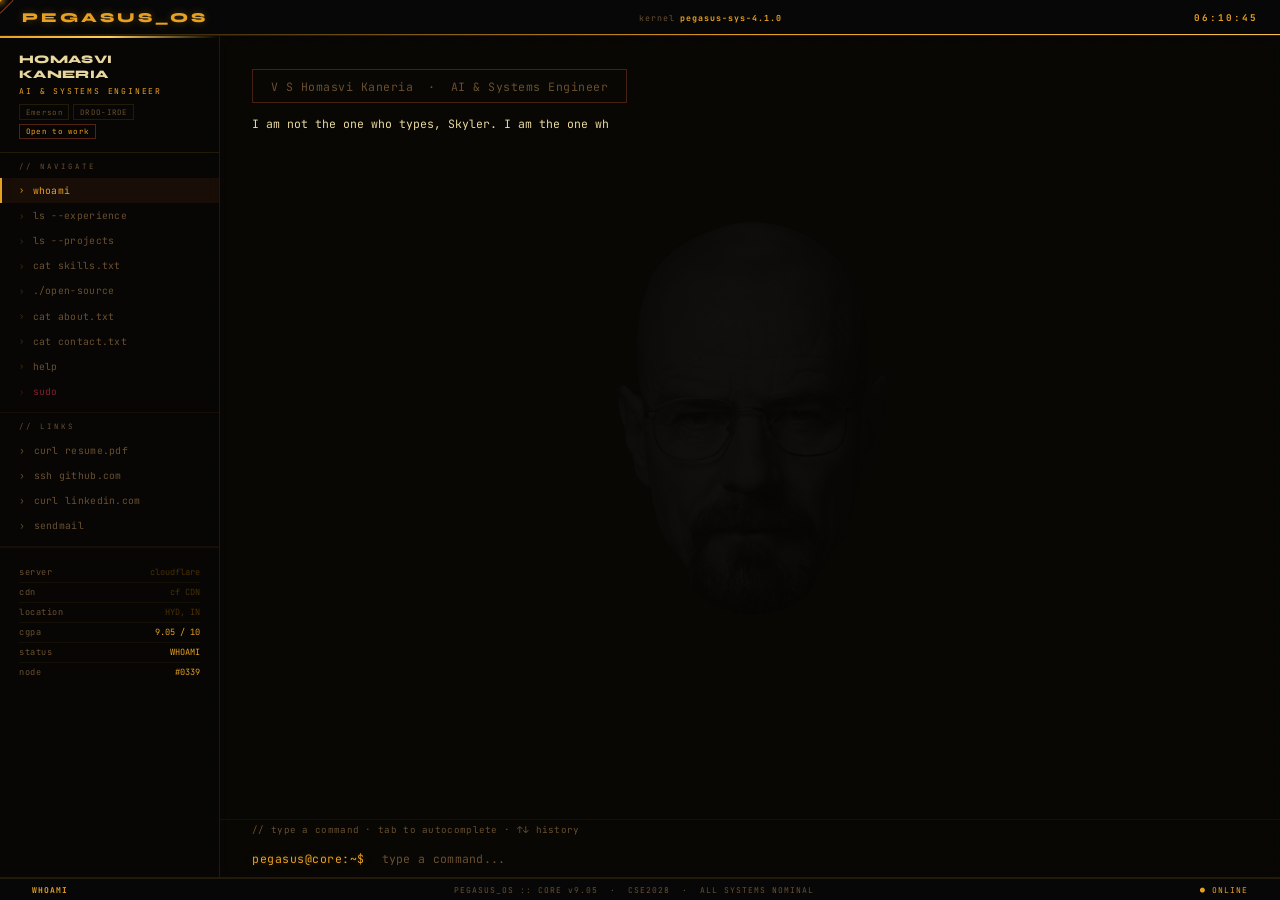
==== commit fbe377cd: "commit" ====
--- a/terminal.html
+++ b/terminal.html
@@ -1770,9 +1770,9 @@
         await typeText("You're goddamn right.", '', 80);
         await sleep(400);
         await addBlank();
-        await addLine('Strong CS fundamentals — DSA, systems, cloud infra — backed by production engineering at <b>Emerson</b> and applied research under <b>DRDO-IRDE</b>. I work across the full stack: from <b>Rust low-latency services</b> to <b>Kubernetes cluster orchestration</b> to <b>LLM-powered agents</b>. Looking for SDE, AI/ML, and systems engineering roles.');
-        await addBlank();
-        await addLine('<span class="hi">↳ Education :</span>  B.Tech CSE · VNRVJIET · CGPA 9.05 / 10 · 2022–2026');
+        await addLine('I build systems that actually work under pressure—low latency, high concurrency, no excuses. I spend most of my time working on backend-heavy systems, designing APIs, and structuring applications for reliability beyond local environments. Currently pushing deeper into DevOps and cloud to build production-scale systems.');
+        await addBlank();
+        await addLine('<span class="hi">↳ Education :</span>  B.Tech CSE · CodingGita × Rai University · 2024–2028');
         await addLine('<span class="hi">↳ Location  :</span>  Hyderabad, India');
         await addLine('<span class="hi">↳ Open to   :</span>  SDE · Systems Engineering · AI/ML · Fintech · Research');
         await addBlank();
@@ -1966,11 +1966,13 @@
         await addLine('ABOUT  //  cat about.txt', 'heading');
         await addLine('━━━━━━━━━━━━━━━━━━━━━━━━━━━━━━━━━━━━━━━━━━━━━━━━━━━━━━━━━', 'comment');
         await addBlank();
-        await typeText("I care about systems that actually work under pressure — low latency, high concurrency, no excuses. Whether that's a Rust price feed handling HFT operations or a Kubernetes cluster provisioning stores on demand, the constraint is always the same: it has to be fast and it has to be correct.", '', 12);
-        await addBlank();
-        await typeText("I got into AI because the hard problems are at the intersection of systems and intelligence. You need a production-grade backend before an LLM agent is useful. You need infrastructure before research findings matter.", '', 12);
-        await addBlank();
-        await typeText("Currently at Emerson building agentic AI. Researching under DRDO. Looking for the next hard problem.", '', 18);
+        await typeText("I got into software to understand how systems actually work—not just to build features, but to see how data flows, how services scale, and where things break under real constraints.", '', 12);
+        await addBlank();
+        await typeText("I spend most of my time working on backend-heavy systems, designing APIs, handling authentication and access control, and thinking through how to structure applications so they’re reliable beyond just local environments. I’m most interested in how decisions at the system level affect performance, security, and scalability.", '', 12);
+        await addBlank();
+        await typeText("Lately, I’ve been pushing deeper into DevOps and cloud—learning how to containerize applications, manage deployments, and build systems that are closer to production than prototypes.", '', 12);
+        await addBlank();
+        await typeText("I’m looking for environments where the technical bar is high, the problems are real, and there’s room to build things that actually hold up under scale.", '', 15);
         await addBlank();
       },
 
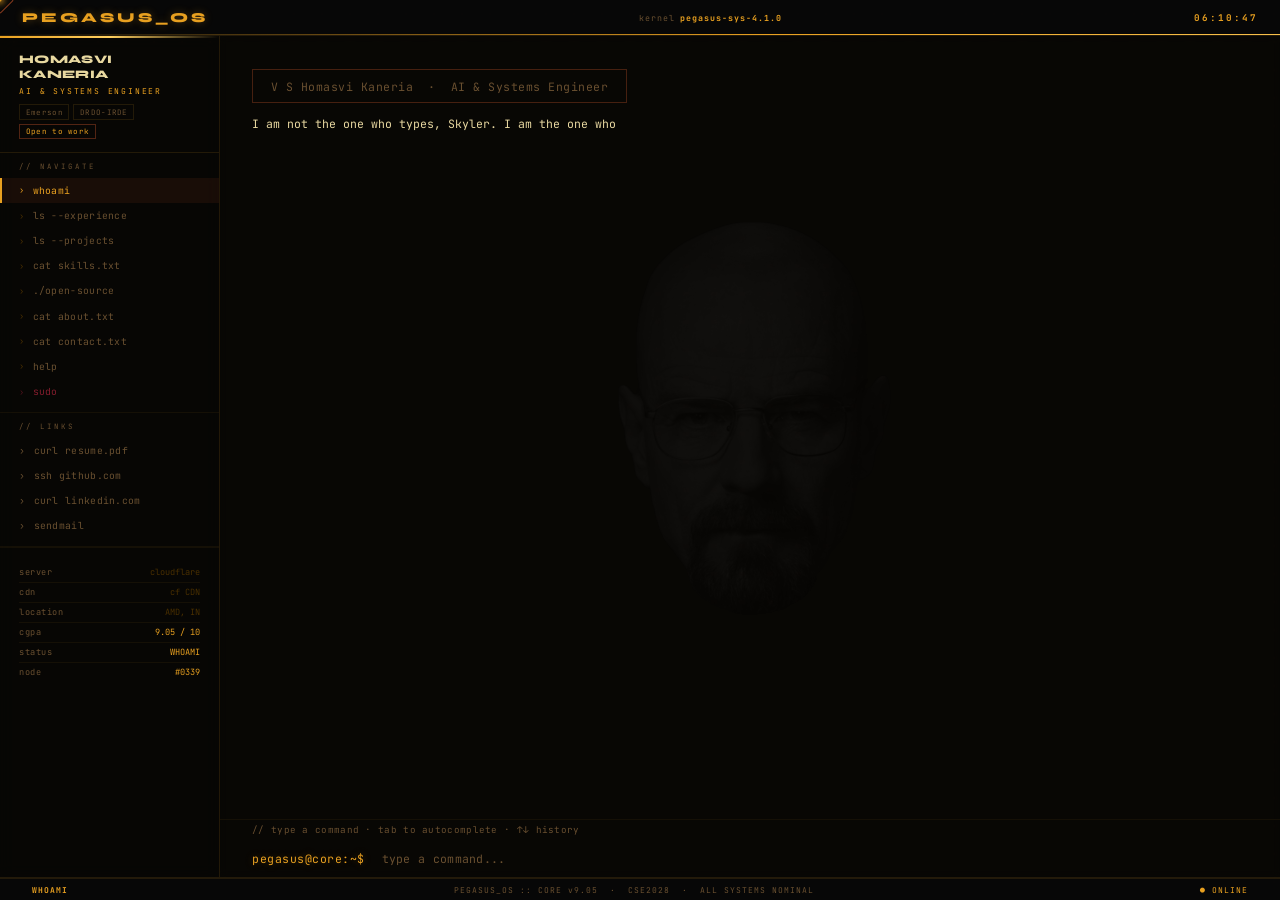
==== commit 571c9414: "hackathon" ====
--- a/terminal.html
+++ b/terminal.html
@@ -1343,7 +1343,7 @@
         <div class="p-sysinfo">
           <div class="si-row"><span class="si-key">server</span><span class="si-val">cloudflare</span></div>
           <div class="si-row"><span class="si-key">cdn</span><span class="si-val">cf CDN</span></div>
-          <div class="si-row"><span class="si-key">location</span><span class="si-val">HYD, IN</span></div>
+          <div class="si-row"><span class="si-key">location</span><span class="si-val">AMD, IN</span></div>
           <div class="si-row"><span class="si-key">cgpa</span><span class="si-val live">9.05 / 10</span></div>
           <div class="si-row"><span class="si-key">status</span><span class="si-val live" id="sb-cmd">READY</span></div>
           <div class="si-row"><span class="si-key">node</span><span class="si-val live" id="sb-uptime2">—</span></div>
@@ -1773,7 +1773,7 @@
         await addLine('I build systems that actually work under pressure—low latency, high concurrency, no excuses. I spend most of my time working on backend-heavy systems, designing APIs, and structuring applications for reliability beyond local environments. Currently pushing deeper into DevOps and cloud to build production-scale systems.');
         await addBlank();
         await addLine('<span class="hi">↳ Education :</span>  B.Tech CSE · CodingGita × Rai University · 2024–2028');
-        await addLine('<span class="hi">↳ Location  :</span>  Hyderabad, India');
+        await addLine('<span class="hi">↳ Location  :</span>  Ahmedabad, Gujarat, IN');
         await addLine('<span class="hi">↳ Open to   :</span>  SDE · Systems Engineering · AI/ML · Fintech · Research');
         await addBlank();
         await addLine('// click a command on the left or type below to explore ↓', 'comment');
@@ -1788,7 +1788,7 @@
 
         await addLine('<span class="hi">[ 01 ]</span>  SDE (Agentic AI) Intern', 'subheading');
         await addLine('<span class="hi">Company  :</span>  <b>Emerson</b>');
-        await addLine('<span class="hi">Period   :</span>  Jul 2025 – Present  ·  Hyderabad, India');
+        await addLine('<span class="hi">Period   :</span>  Jul 2025 – Present  ·  Ahmedabad, Gujarat, IN');
         await addBlank();
 
         const emWork = [
@@ -1818,7 +1818,7 @@
 
         await addLine('<span class="hi">[ 02 ]</span>  Research Intern (Part-Time)', 'subheading');
         await addLine('<span class="hi">Company  :</span>  <b>DRDO-IRDE</b> — Sanctioned Grant No. DFTM/034 (via VNR VJIET)');
-        await addLine('<span class="hi">Period   :</span>  Jan 2026 – Present  ·  Hyderabad, India');
+        await addLine('<span class="hi">Period   :</span>  Jan 2026 – Present  ·  Ahmedabad, Gujarat, IN');
         await addBlank();
 
         const metrics = [
@@ -1987,7 +1987,7 @@
         await addLine('<span class="hi">phone   :</span>  +91 9000081391');
         await addLine('<span class="hi">github  :</span>  github.com/JVSHOMASVI');
         await addLine('<span class="hi">linkedin:</span>  linkedin.com/in/adithya-jvsc');
-        await addLine('<span class="hi">location:</span>  Hyderabad, Telangana, IN');
+        await addLine('<span class="hi">location:</span>  Ahmedabad, Gujarat, IN');
         await addBlank();
         await addLine('// Open to conversations. Reach out.', 'comment');
         await addBlank();
